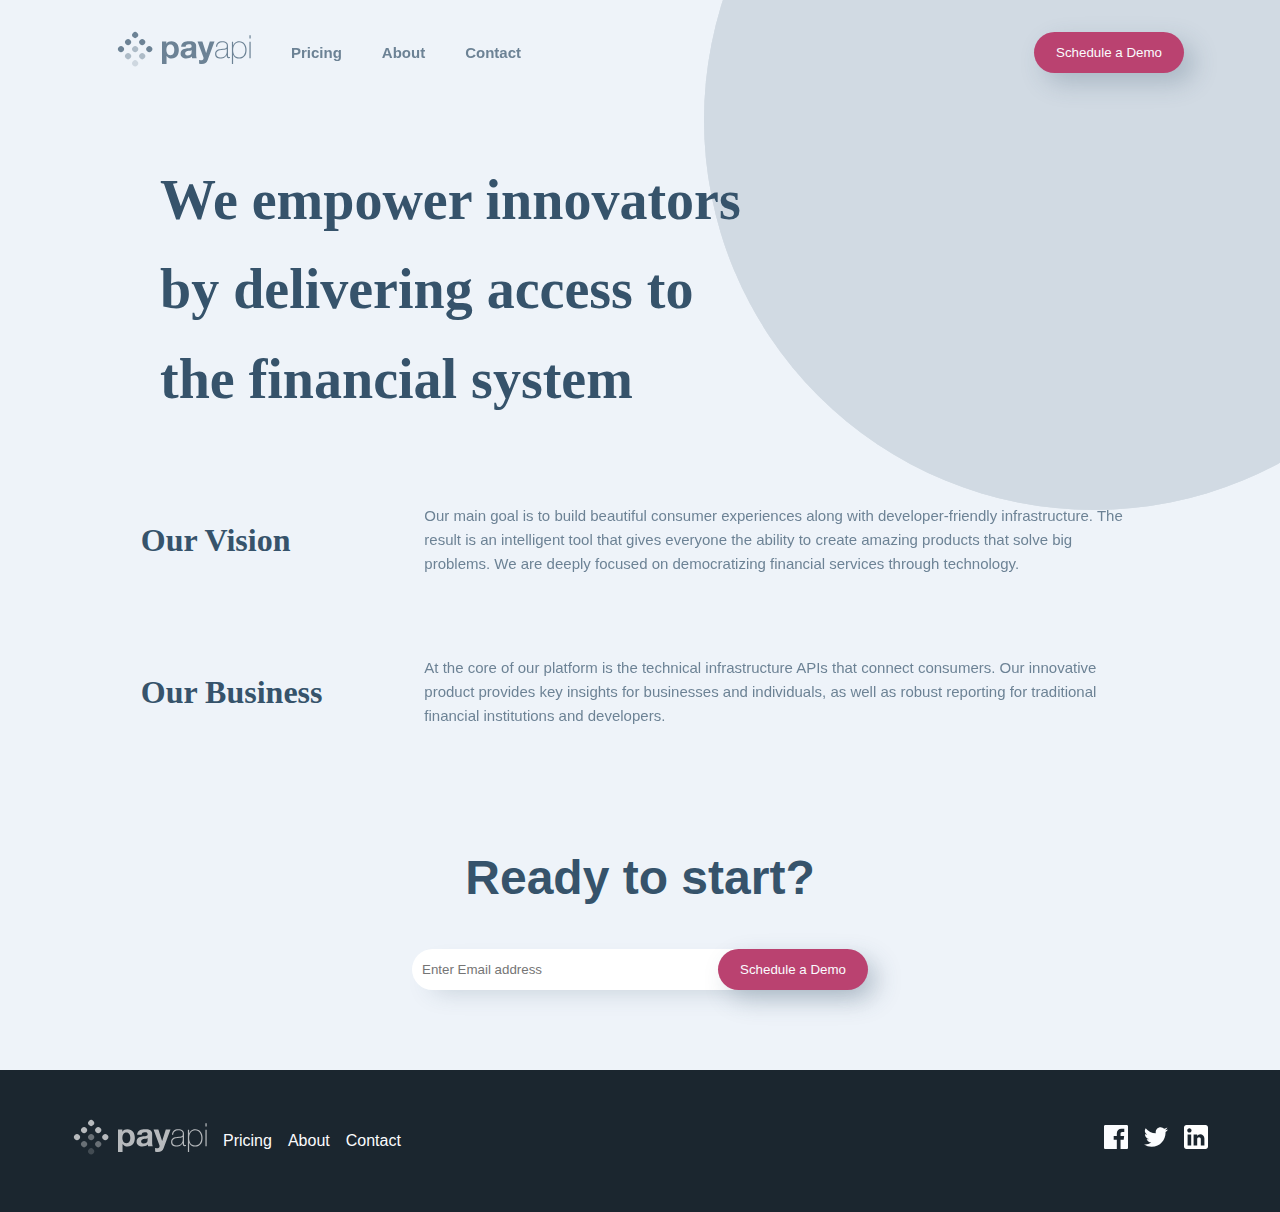
==== about.html @ c45c0f1f "about-text" ====
<!DOCTYPE html>
<html lang="en">
  <head>
    <meta charset="UTF-8" />
    <meta name="viewport" content="width=device-width, initial-scale=1.0" />

    <link
      rel="icon"
      type="image/png"
      sizes="32x32"
      href="./assets/favicon-32x32.png"
    />
    <link
      rel="icon"
      type="image/png"
      sizes="32x32"
      href="./img/about/payapi-favicon-32x32.png"
    />
    <link rel="stylesheet" href="./style.css" />

    <title>PayAPI | About</title>
  </head>

  <body>
       <!-- 

      Mobile Nav Button

     -->
    <div class="mobile-nav-logo">
      <img src="./img/desktop/logo.svg" alt="" />
    </div>
    <div class="mobile-nav-btn">
      <img src="./img/desktop/menu.svg" alt="" />
    </div>
    <header>
      <nav>
        <!-- Mobile Nav Menu -->
        <ul class="mobile-nav">
          <li class="close-menu">
            <img src="./img/desktop/close.svg" alt="" />
          </li>
          <li class="divider"></li>
          <li><a href="pricing.html">Pricing</a></li>
          <li><a href="#">About</a></li>
          <li><a href="#">Contact</a></li>
          <li class="mobile-demo-btn">
            <a href="#"> Schedule a Demo </a>
          </li>
        </ul>
        <ul class="nav-menu">
          <li>
            <a href="#">
              <img src="./img/desktop/logo.svg" alt="" />
            </a>
          </li>
          <li><a href="pricing.html">Pricing</a></li>
          <li><a href="#">About</a></li>
          <li><a href="#">Contact</a></li>
        </ul>
        <div class="demo-btn">
          <button>Schedule a Demo</button>
        </div>
      </nav>

      <section id="about-heading">
        <h1 class="about-heading">
          We empower innovators
          by delivering access to the financial system
        </h1>
      </section>

      <section id="about-text">
        <div class="our-vision">
          <h2 class="vision-heading">Our Vision</h2>
          <p class="about-text">
            Our main goal is to build beautiful consumer experiences along with developer-friendly infrastructure. The result is an intelligent tool that gives everyone the ability to create amazing products that solve big problems. We are deeply focused on democratizing financial services through technology. 
          </p>
        </div>
        <div class="our-vision">
          <h2 class="vision-heading">Our Business</h2>
          <p class="about-text">
            At the core of our platform is the technical infrastructure APIs that connect consumers. Our innovative product provides key insights for businesses and individuals, as well as robust reporting for traditional financial institutions and developers. 
          </p>
        </div>
      </section>

      <section id="ready-to-start">
      <h2>Ready to start?</h2>
      <form class="ready-to-start-form">
        <input
          class="ready-to-start-input"
          type="email"
          placeholder="Enter Email address"
        />
        <button class="ready-to-start-btn">Schedule a Demo</button>
      </form>
    </section>

    <footer>
      <ul class="footer-nav">
        <li>
          <a href="#"
            ><img class="footer-logo" src="./img/desktop/logo.svg" alt=""
          /></a>
        </li>
        <li><a href="#">Pricing</a></li>
        <li><a href="#">About</a></li>
        <li><a href="#">Contact</a></li>
      </ul>
      <ul class="social-icons">
        <li>
          <a href="#"><img src="./img/desktop/facebook.svg" alt="" /></a>
        </li>
        <li>
          <a href="#"><img src="./img/desktop/twitter.svg" alt="" /></a>
        </li>
        <li>
          <a href="#"><img src="./img/desktop/linkedin.svg" alt="" /></a>
        </li>
      </ul>
    </footer>
    <script src="./validate.js"></script>
  </body>
</html>
---- style.css ----
/* 

Fonts: 

font-family: 'DM Serif Display', serif;
font-family: 'Public Sans', sans-serif;
*/

* {
  padding: 0;
  margin: 0;
  box-sizing: border-box;
  line-height: 1.6;
  font-family: "Public Sans", sans-serif;
}

body {
  background-color: #eef3f9;
}

.mobile-nav-logo {
  display: none;
}

.mobile-nav-btn {
  display: none;
}

.mobile-nav {
  display: none;
}

.container {
  width: 90%;
  max-width: 1440px;
  margin: auto;
}

li {
  list-style-type: none;
}

a {
  text-decoration: none;
  color: black;
}

p {
  font-size: 15px;
  opacity: 0.7;
  color: #36536b;
}

.page-heading {
  font-family: "DM Serif Display", serif;
  font-size: 56px;
  color: #36536b;
  margin-top: 5rem;
  padding-left: 11.5rem;
}

.bold {
  font-weight: 700;
}

.p-right {
  padding-right: 5rem;
}

/* 







Header






*/

header {
  margin: 0 auto;
  background-image: url(./img/desktop/bg-pattern-circle.svg);
  background-repeat: no-repeat;
  background-position: 55vw -30vh;
  width: 100%;
}

header nav {
  display: flex;
  align-items: center;
  justify-content: space-between;
  padding-top: 30px;
  width: 85%;
  margin: auto;
}

header nav ul {
  display: flex;
  align-items: center;
  justify-content: space-between;
}

header nav ul li a {
  padding: 20px;
  color: #36536b;
  font-size: 15px;
  font-weight: 700;
  opacity: 0.7;
  transition: opacity 0.3s ease-in-out;
}
header nav ul li a:hover {
  opacity: 1;
}

.demo-btn button {
  border: none;
  background: #ba4270;
  color: #fbfcfe;
  padding: 10px;
  width: 150px;
  border-radius: 24px;
  box-shadow: 10px 10px 25px rgba(54, 83, 107, 0.25);
}

.demo-btn button:hover {
  opacity: 0.9;
  cursor: pointer;
}

#header-showcase {
  margin-top: 2rem;
  display: flex;
  align-items: center;
  justify-content: center;
  width: 85%;
  margin: auto;
}

#header-showcase .header-showcase-text {
  color: #36536b;
  font-weight: 400;
  font-size: 72px;
  font-family: "DM Serif Display", serif;
  line-height: 72px;
  width: 80%;
}

#header-showcase .header-showcase-text h1 {
  color: #36536b;
  font-weight: 400;
  font-size: 72px;
  font-family: "DM Serif Display", serif;
  line-height: 72px;
  width: 80%;
}

#header-showcase .header-showcase-text form {
  margin-top: 0.5rem;
  display: inline-block;
}

*:focus {
  outline: none;
}

#header-showcase .header-showcase-text form input {
  border: none;
  border-radius: 24px;
  padding: 10px;
  width: 400px;
  box-shadow: 10px 10px 25px -10px rgba(54, 83, 107, 0.25);
}

#header-showcase .header-showcase-text p {
  font-size: 15px;
  opacity: 0.7;
  color: #36536b;
  margin-top: 0rem;
  padding-left: 1rem;
}
#header-showcase .header-showcase-text p a {
  font-size: 15px;
  font-weight: 700;
  color: #36536b;
}

#header-showcase .header-showcase-text form button {
  border: none;
  background: #ba4270;
  color: #fbfcfe;
  padding: 10px;
  width: 150px;
  border-radius: 24px;
  box-shadow: 10px 10px 25px rgba(54, 83, 107, 0.25);
  margin-left: -9rem;
}
#header-showcase .header-showcase-text form button:hover {
  opacity: 0.9;
  cursor: pointer;
}

/* 







Who We Work With






*/

#who-we-work-with {
  margin-top: 2rem;
  background-color: #1b262f;
  height: 450px;
  background-image: url(./img/desktop/bg-pattern-circle.svg);
  background-repeat: no-repeat;
  background-position: -8vw -43vh;
}

#who-we-work-with .work-with-content-container {
  display: flex;
  align-items: center;
  justify-content: center;
  width: 85%;
  margin-left: auto;
  margin-right: auto;
  padding-top: 5rem;
}

#who-we-work-with .work-with-content-container .who-we-work-with-text {
  width: 50%;
}
#who-we-work-with .work-with-content-container .who-we-work-with-text h2 {
  font-family: "DM Serif Display", serif;
  color: #fbfcfe;
  font-size: 48px;
  padding-bottom: 1.5rem;
}
#who-we-work-with .work-with-content-container .who-we-work-with-text p {
  font-family: "Public Sans", sans-serif;
  color: #fbfcfe;
  font-size: 15px;
  line-height: 28px;
  opacity: 0.7;
  width: 70%;
}

#who-we-work-with
  .work-with-content-container
  .who-we-work-with-text
  .about-us-btn-container {
  margin-top: 3rem;
}
#who-we-work-with
  .work-with-content-container
  .who-we-work-with-text
  .about-us-btn {
  font-family: "Public Sans", sans-serif;
  color: #fbfcfe;
  font-size: 15px;
  border: 1px solid #fbfcfe;
  border-radius: 24px;
  background: #1b262f;
  padding: 15px 30px;
  transition: all 0.3s ease-in-out;
}

#who-we-work-with
  .work-with-content-container
  .who-we-work-with-text
  .about-us-btn:hover {
  background: #fbfcfe;
  color: #1b262f;
}

#who-we-work-with .work-with-content-container .who-we-work-with-companies {
  display: grid;
  grid-template-columns: repeat(3, 1fr);
  grid-gap: 40px;
}

.who-we-work-with-companies img {
  filter: invert(87%) sepia(27%) saturate(12%) hue-rotate(182deg)
    brightness(107%) contrast(100%);
}

/* 







Easy to Implement






*/

#easy-to-implement {
  width: 85%;
  display: flex;
  align-items: center;
  justify-content: center;
  margin-top: 5rem;
  margin-left: auto;
  margin-right: auto;
}

#easy-to-implement .easy-to-implement-text {
  margin-bottom: 4rem;
}

#easy-to-implement .easy-to-implement-text h2 {
  font-family: "DM Serif Display", serif;
  font-size: 48px;
  margin-bottom: 1rem;
  color: #36536b;
}

#easy-to-implement .easy-to-implement-text p {
  width: 70%;
}

/* 







Simple UI






*/

#simple-ui {
  background-image: url(./img/desktop/bg-pattern-circle.svg);
  background-repeat: no-repeat;
  background-position: 63vw 0vh;
}

#simple-ui .simple-ui-container {
  width: 85%;
  display: flex;
  align-items: center;
  justify-content: center;
  margin-left: auto;
  margin-right: auto;
  padding-left: 3rem;
}
#simple-ui .simple-ui-container .simple-ui-text h2 {
  font-family: "DM Serif Display", serif;
  font-size: 48px;
  margin-bottom: 1rem;
  color: #36536b;
}

/* 







Benefits






*/

#benefits {
  display: flex;
  align-items: center;
  justify-content: center;
  width: 85%;
  margin-top: 6rem;
  margin-left: auto;
  margin-right: auto;
}

.benefit {
  text-align: center;
  padding: 0 2rem;
}
.benefit img {
  margin-bottom: 1rem;
}
.benefit h3 {
  margin-bottom: 1rem;
  font-size: 18px;
  color: #36536b;
}

/* 







Ready to Start






*/

#ready-to-start {
  margin-top: 7rem;
  padding-bottom: 5rem;
}
#ready-to-start h2 {
  font-size: 48px;
  color: #36536b;
  text-align: center;
}

.ready-to-start-form {
  display: flex;
  align-items: center;
  justify-content: center;
  margin-top: 2rem;
}

.ready-to-start-input {
  border: none;
  border-radius: 24px;
  padding: 10px;
  width: 450px;
  box-shadow: 10px 10px 25px -10px rgba(54, 83, 107, 0.25);
}

.ready-to-start-btn {
  border: none;
  background: #ba4270;
  color: #fbfcfe;
  padding: 10px;
  width: 150px;
  border-radius: 24px;
  box-shadow: 10px 10px 25px rgba(54, 83, 107, 0.25);
  margin-left: -9rem;
}
.ready-to-start-btn:hover {
  cursor: pointer;
  opacity: 0.9;
}

/* 







Footer






*/

footer {
  width: 100%;
  background: #1b262f;
  padding: 3rem 4rem;
  display: flex;
  align-items: center;
  justify-content: space-between;
}
footer ul {
  display: flex;
  align-items: center;
  justify-content: space-between;
}
footer ul li a {
  padding: 0 8px;
  color: #fbfcfe;
  transition: opacity 0.3s ease-in-out;
}
footer ul li a:hover {
  opacity: 0.8;
}

.footer-logo {
  filter: invert(87%) sepia(27%) saturate(12%) hue-rotate(182deg)
    brightness(107%) contrast(100%);
}

/* 





Pricing Page




*/

#pricing {
  width: 85%;
  margin-top: 5rem;
  margin-left: auto;
  margin-right: auto;
  display: flex;
  align-items: center;
  justify-content: center;
  padding-left: 5rem;
}
#pricing .text-and-price h3 {
  font-family: "DM Serif Display", serif;
  color: #ba4270;
  font-size: 32px;
  padding-bottom: 0.8rem;
}
#pricing .text-and-price p {
  width: 85%;
  padding-bottom: 0.8rem;
}

.price {
  font-family: "DM Serif Display", serif;
  color: #36536b;
  font-size: 56px;
}

.feature {
  display: flex;
  align-items: center;
  justify-content: center;
}

.feature img {
  padding-right: 15px;
}

.feature p {
  margin-top: 10px;
}

.divider {
  border-bottom: 1px solid #6c8294;
  width: 250px;
  opacity: 0.9;
}

.request-access-btn-container {
  margin-top: 2rem;
  margin-left: 1rem;
}

.request-access-btn {
  border: 1px solid #36536b;
  font-weight: 700;
  padding: 12px;
  border-radius: 24px;
  color: #36536b;
  width: 150px;
  cursor: pointer;
  transition: all 0.3s ease-in-out;
}

.request-access-btn:hover {
  background: #36536b;
  color: #fbfcfe;
}

/* 







About Page






*/

.about-heading {
  font-family: "DM Serif Display", serif;
  font-size: 56px;
  color: #36536b;
  width: 60%;
  padding-left: 10rem;
  padding-top: 5rem;
}

#about-text {
  margin-top: 5rem;
  margin-left: auto;
  margin-right: auto;
  width: 78%;
}

.our-vision {
  display: flex;
  align-items: center;
  justify-content: space-between;
  margin-bottom: 5rem;
}

.vision-heading {
  font-size: 32px;
  font-family: "DM Serif Display", serif;
  color: #36536b;
}

.about-text {
  margin: auto;
  width: 70%;
  margin-right: 1rem;
}
/* 







Media Queries






*/

/* 







Tablet






*/

@media only screen and (max-width: 1024px) {
  header {
    background-image: none;
  }

  #header-showcase {
    margin-top: 2rem;
    flex-direction: column-reverse;
    justify-content: center;
  }

  #header-showcase .header-showcase-text {
    text-align: center;
    margin-top: -4rem;
  }

  #header-showcase .header-showcase-text h1 {
    font-size: 48px;
    width: 80%;
    text-align: center;
    margin: auto;
  }

  #header-showcase .header-showcase-text form {
    margin-top: 0rem;
  }

  #who-we-work-with {
    height: 630px;
    background-image: url(./img/desktop/bg-pattern-circle.svg);
    background-repeat: no-repeat;
    background-position: 11vw -72vh;
  }

  #who-we-work-with .work-with-content-container {
    flex-direction: column;
    flex-direction: column-reverse;
  }

  #who-we-work-with .work-with-content-container .who-we-work-with-text {
    width: 70%;
    text-align: center;
    margin-left: auto;
    margin-right: auto;
  }

  #who-we-work-with .work-with-content-container .who-we-work-with-text p {
    margin: auto;
  }

  #who-we-work-with .work-with-content-container .who-we-work-with-companies {
    margin-bottom: 3rem;
  }

  #easy-to-implement {
    flex-direction: column;
    margin-top: 3rem;
  }

  #easy-to-implement .implement-img {
    margin-left: 3rem;
  }

  #easy-to-implement .easy-to-implement-text {
    margin-left: auto;
    margin-right: auto;
    text-align: center;
    margin-bottom: 0rem;
    margin-top: -4rem;
  }

  #easy-to-implement .easy-to-implement-text h2 {
    font-family: "DM Serif Display", serif;
    font-size: 48px;
    margin-bottom: 1rem;
    color: #36536b;
  }

  #easy-to-implement .easy-to-implement-text p {
    width: 65%;
    margin-left: auto;
    margin-right: auto;
  }

  #simple-ui {
    background-image: none;
    margin-top: 4rem;
  }

  #simple-ui .simple-ui-container {
    padding-left: 3rem;
    flex-direction: column-reverse;
  }
  #simple-ui .simple-ui-container .simple-ui-text {
    text-align: center;
  }

  #simple-ui .simple-ui-container .simple-ui-text h2 {
    font-family: "DM Serif Display", serif;
    font-size: 48px;
    margin-bottom: 1rem;
    color: #36536b;
  }

  #simple-ui .simple-ui-container .simple-ui-text p {
    margin: 0 auto;
    width: 65%;
  }

  #pricing {
    padding-left: 3rem;
  }

  .page-heading {
    text-align: center;
    padding-left: 0;
  }

  .about-heading {
    width: 80%;
    padding-left: 0rem;
    margin: auto;
    text-align: center;
  }
}

/* 







Smartphone Landscape






*/

@media only screen and (max-width: 968px) {
  header {
    background-image: none;
  }

  header nav {
    width: 90%;
  }

  #header-showcase {
    margin-top: 2rem;
    flex-direction: column-reverse;
    justify-content: center;
  }

  #header-showcase .header-showcase-text {
    text-align: center;
    margin-top: -4rem;
  }

  #header-showcase .header-showcase-text h1 {
    font-size: 48px;
    width: 100%;
    text-align: center;
    margin: auto;
  }

  #header-showcase .header-showcase-text form {
    margin-top: 0rem;
  }

  .demo-btn button {
    width: 150px;
  }
  #who-we-work-with .work-with-content-container .who-we-work-with-text {
    width: 80%;
  }

  #who-we-work-with {
    height: 700px;
    background-image: url(./img/desktop/bg-pattern-circle.svg);
    background-repeat: no-repeat;
    background-position: -2vw -53vh;
  }

  #simple-ui {
    background-image: none;
    margin-top: 4rem;
  }

  #simple-ui .simple-ui-container {
    padding-left: 3rem;
    flex-direction: column-reverse;
  }
  #simple-ui .simple-ui-container .simple-ui-text {
    text-align: center;
    margin-top: -3rem;
    margin-left: auto;
    margin-right: auto;
    padding-right: 3rem;
  }

  #simple-ui .simple-ui-container .simple-ui-text p {
    margin: 0 auto;
    width: 85%;
  }

  .simple-ui-img img {
    width: 100%;
  }

  #benefits {
    flex-direction: column;
    width: 85%;
    margin-top: 5rem;
    margin-left: auto;
    margin-right: auto;
  }

  .benefit {
    text-align: center;
    padding: 0 2rem;
    margin-top: 3rem;
  }

  .benefit p {
    margin: auto;
    width: 70%;
  }
  footer {
    padding: 3rem 4rem;

    justify-content: center;
  }
  footer ul {
    justify-content: center;
  }
  footer ul li a {
    padding: 0 10px;
  }

  #pricing {
    width: 100%;
    margin-top: 2rem;
    margin-left: auto;
    margin-right: auto;
    display: flex;
    align-items: center;
    justify-content: center;
    flex-direction: column;
    padding-left: 0rem;
  }
  #pricing .text-and-price h3 {
    text-align: center;
  }
  #pricing .text-and-price p {
    text-align: center;
    margin: auto;
  }

  .price {
    text-align: center;
    margin-bottom: 1rem;
  }

  .plan-features {
    margin-top: 2rem;
  }

  .feature {
    display: flex;
    align-items: center;
    justify-content: center;
  }

  .feature img {
    padding-right: 15px;
  }

  .feature p {
    margin-top: 10px;
  }

  .divider {
    margin: auto;
  }

  .request-access-btn-container {
    text-align: center;
    margin-top: 3rem;
    margin-bottom: 3rem;
    margin-left: 0rem;
  }

  .about-heading {
    font-family: "DM Serif Display", serif;
    font-size: 24px;
    color: #36536b;
    width: 60%;
    padding-left: 0rem;
    padding-top: 5rem;
    text-align: center;
  }

  #about-text {
    margin-top: 5rem;
    margin-left: 0;
    margin-right: 0;
    width: 90%;
    text-align: center;
  }

  .our-vision {
    display: flex;
    align-items: center;
    justify-content: space-between;
    margin-bottom: 5rem;
    flex-direction: column;
  }

  .vision-heading {
    font-size: 32px;
    font-family: "DM Serif Display", serif;
    color: #36536b;
    margin-bottom: 1rem;
  }

  .about-text {
    margin: auto;
    width: 90%;
    margin-right: 0rem;
  }
}
/* 







Smartphone Portrait






*/

@media only screen and (max-width: 600px) {
  .mobile-nav-logo {
    display: block;
    position: absolute;
    top: 30px;
    left: 20px;
  }

  .mobile-nav-btn {
    display: block;
    cursor: pointer;
    position: absolute;
    top: 30px;
    right: 20px;
  }

  .mobile-nav {
    display: block;
    position: absolute;
    top: 0px;
    right: 0px;
    background: #1b262f;
    color: #fbfcfe;
    width: 100%;
    text-align: center;
    height: 100vh;
    transform: translateX(-1000px);
    transition: all 0.8s ease-in-out;
  }

  .mobile-nav.show {
    transform: translateX(-20px);
  }

  .close-menu {
    position: absolute;
    top: 20px;
    right: 30px;
    cursor: pointer;
  }

  .divider {
    border-bottom: 1px solid #6c8294;
    width: 80%;
    margin: 0 auto;
    padding-top: 4.5rem;
  }

  .mobile-nav li {
    margin-top: 2rem;
  }

  .mobile-nav li a {
    color: #fff;
    font-size: 20px;
  }

  .mobile-demo-btn a {
    background: #da6d97;
    padding: 15px 30px;
    color: white;
    border-radius: 24px;
    cursor: pointer;
  }

  .nav-menu img {
    display: none;
  }

  header nav ul {
    display: none;
  }

  .demo-btn button {
    display: none;
  }

  header {
    background-image: url(./img/desktop/bg-pattern-circle.svg);
    background-repeat: no-repeat;
    background-position: -58vw -65vh;
  }

  #header-showcase {
    margin-top: 2rem;
    flex-direction: column-reverse;
    justify-content: center;
  }

  #header-showcase .header-showcase-text {
    text-align: center;
    margin-top: -4rem;
  }

  #header-showcase .header-showcase-text h1 {
    font-size: 32px;
    width: 100%;
    text-align: center;
    margin: auto;
  }

  #header-showcase .header-showcase-text form {
    margin-top: -2rem;
    display: block;
  }

  #header-showcase .header-showcase-text form input {
    width: 100%;
  }

  #header-showcase .header-showcase-text p {
    font-size: 12px;
    margin-top: 10px;
    padding-left: 0rem;
  }
  #header-showcase .header-showcase-text p a {
    font-size: 12px;
  }

  #header-showcase .header-showcase-text form button {
    width: 100%;
    margin-left: auto;
    margin-right: auto;
    display: block;
  }

  .header-showcase-img img {
    margin-left: auto;
    margin-right: auto;
    width: 100%;
    padding-left: 2.4rem;
  }

  #who-we-work-with .work-with-content-container {
    width: 90%;
  }

  #who-we-work-with .work-with-content-container .who-we-work-with-text {
    width: 90%;
  }

  #who-we-work-with .work-with-content-container .who-we-work-with-text h2 {
    font-size: 32px;
  }
  #who-we-work-with .work-with-content-container .who-we-work-with-text p {
    width: 95%;
  }

  #who-we-work-with {
    height: 750px;
    background-image: url(./img/desktop/bg-pattern-circle.svg);
    background-repeat: no-repeat;
    background-position: -2vw -53vh;
  }

  #who-we-work-with .work-with-content-container .who-we-work-with-companies {
    display: grid;
    grid-template-columns: repeat(2, 1fr);
    grid-gap: 20px;
  }

  #easy-to-implement {
    width: 90%;
    margin-top: 3rem;
    flex-direction: column;
  }

  #easy-to-implement .implement-img {
    margin-left: 2.5rem;
    text-align: center;
  }

  #easy-to-implement .implement-img img {
    margin: auto;
    width: 100%;
  }

  #easy-to-implement .easy-to-implement-text {
    margin-top: -2rem;
  }

  #easy-to-implement .easy-to-implement-text h2 {
    font-size: 36px;
  }

  #easy-to-implement .easy-to-implement-text p {
    width: 100%;
  }

  #simple-ui {
    background-image: none;
  }

  #simple-ui .simple-ui-container {
    width: 85%;
    display: flex;
    align-items: center;
    justify-content: center;
    margin-left: auto;
    margin-right: auto;
    padding-left: 3rem;
  }
  #simple-ui .simple-ui-container .simple-ui-text h2 {
    font-size: 32px;
    margin-top: 2rem;
  }

  #simple-ui .simple-ui-container .simple-ui-text p {
    width: 100%;
  }

  #simple-ui .simple-ui-container .simple-ui-img {
    padding-right: 2rem;
  }

  #simple-ui .simple-ui-container .simple-ui-img img {
    width: 100%;
  }

  #benefits {
    flex-direction: column;
    width: 90%;
    margin-top: 3rem;
    margin-left: auto;
    margin-right: auto;
  }

  .benefit {
    text-align: center;
    padding: 0 2rem;
    margin-top: 3rem;
  }

  .benefit p {
    margin: auto;
    width: 100%;
  }

  #ready-to-start {
    margin-top: 7rem;
    padding-bottom: 5rem;
  }
  #ready-to-start h2 {
    font-size: 32px;
    color: #36536b;
    text-align: center;
  }

  .ready-to-start-form {
    display: flex;
    align-items: center;
    justify-content: center;
    margin-top: 2rem;
  }

  .ready-to-start-input {
    border: none;
    border-radius: 24px;
    padding: 10px;
    width: 90%;
    box-shadow: 10px 10px 25px -10px rgba(54, 83, 107, 0.25);
  }

  .ready-to-start-btn {
    border: none;
    background: #ba4270;
    color: #fbfcfe;
    padding: 10px;
    width: 150px;
    border-radius: 24px;
    box-shadow: 10px 10px 25px rgba(54, 83, 107, 0.25);
    margin-left: -9rem;
  }

  footer {
    width: 100%;
    background: #1b262f;
    padding: 3rem 4rem;
    flex-direction: column;
    justify-content: center;
  }
  footer ul {
    flex-direction: column;
    justify-content: center;
  }
  footer ul li {
    padding: 0 10px;
  }
  footer ul li a {
    padding: 0 8px;
    color: #fbfcfe;
    transition: opacity 0.3s ease-in-out;
  }
  #pricing {
    width: 100%;
    margin-top: 1rem;
    margin-left: auto;
    margin-right: auto;
    flex-direction: column;
    padding-left: 0rem;
  }
  #pricing .text-and-price h3 {
    text-align: center;
  }
  #pricing .text-and-price p {
    width: 85%;
    padding-bottom: 0.8rem;
    text-align: center;
    margin: auto;
  }

  .price {
    text-align: center;
    margin-bottom: -3rem;
  }

  .plan-features {
    margin-top: 2rem;
  }

  .feature {
    display: flex;
    align-items: center;
    justify-content: center;
  }

  .feature img {
    position: absolute;
    left: 90px;
  }

  .feature p {
    padding-top: 15px;
  }

  .divider {
    margin: auto;
  }

  .request-access-btn-container {
    margin-top: 2rem;
    margin-left: 0rem;
    margin-bottom: 2rem;
    text-align: center;
  }

  .request-access-btn {
    border: 1px solid #36536b;
    font-weight: 700;
    padding: 12px;
    border-radius: 24px;
    color: #36536b;
    width: 150px;
    cursor: pointer;
    transition: all 0.3s ease-in-out;
  }

  .request-access-btn:hover {
    background: #36536b;
    color: #fbfcfe;
  }

  .about-heading {
    width: 80%;
    font-size: 32px;
  }
}
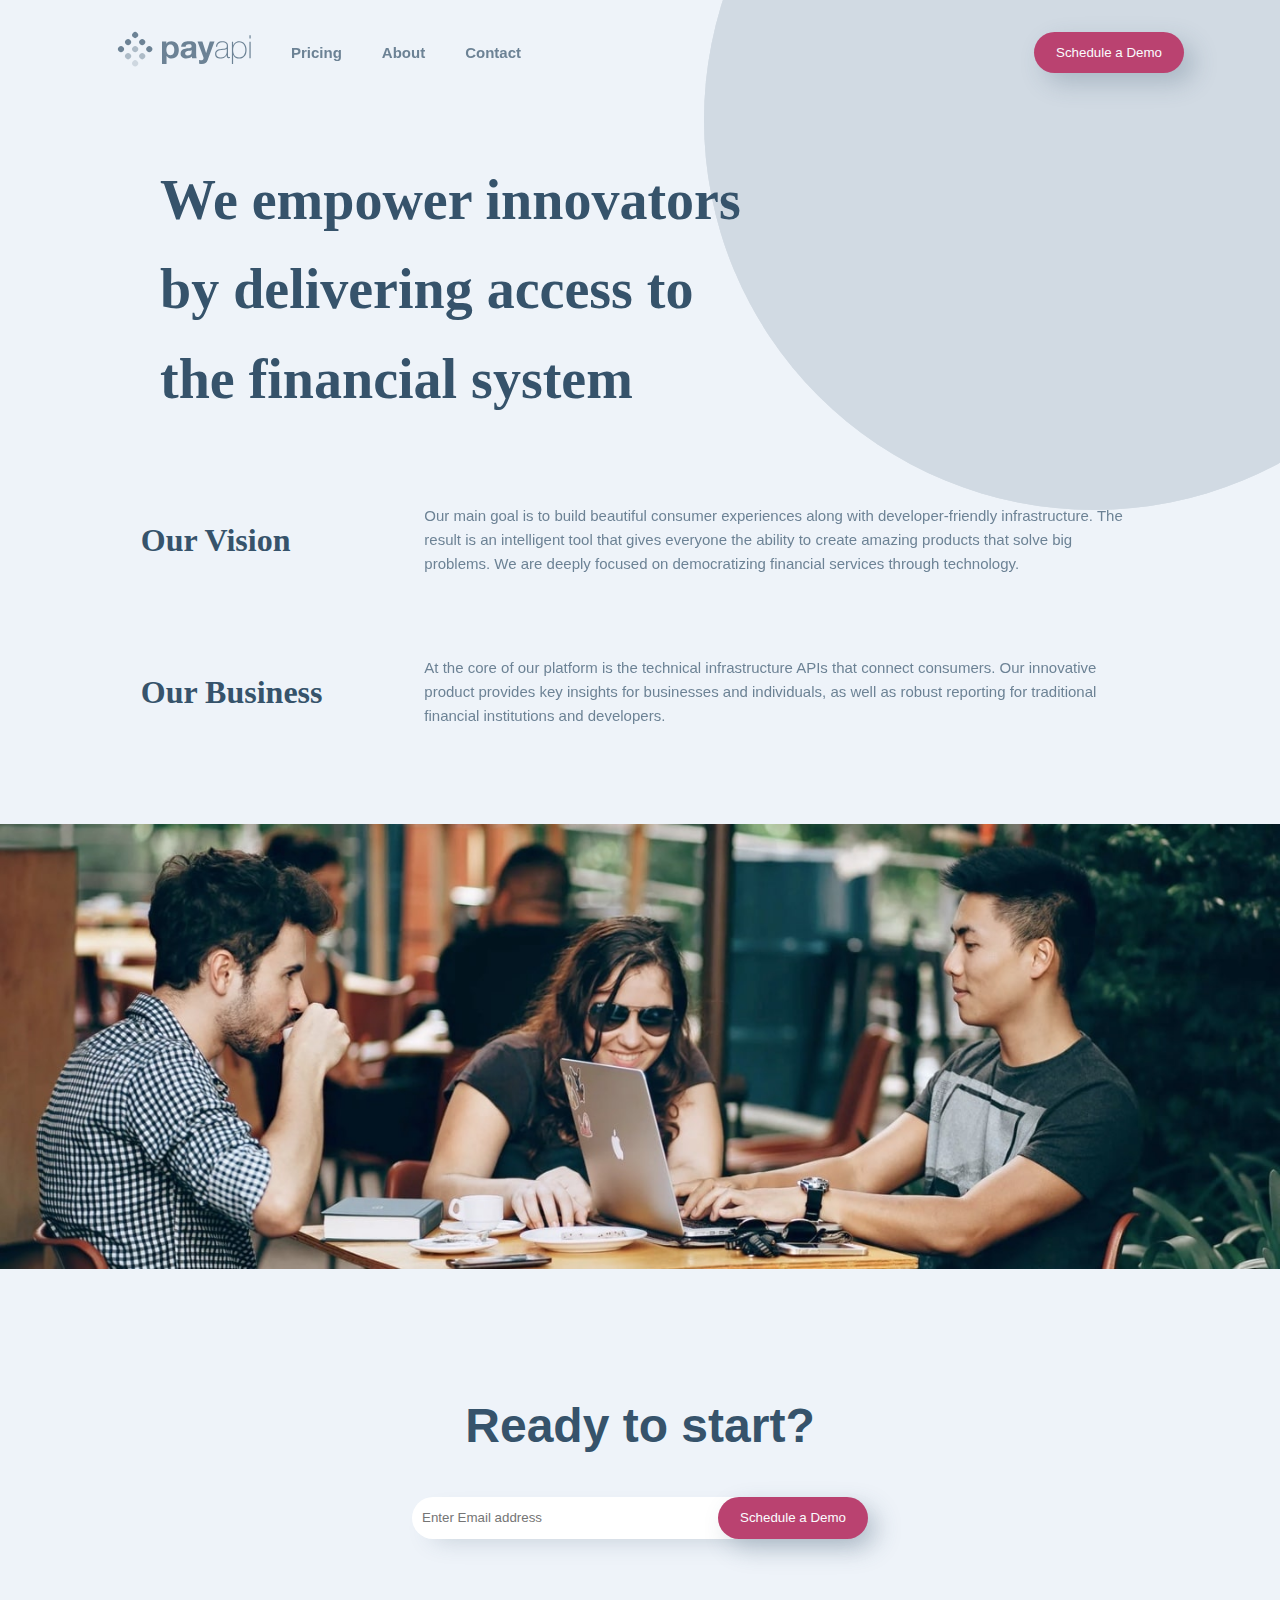
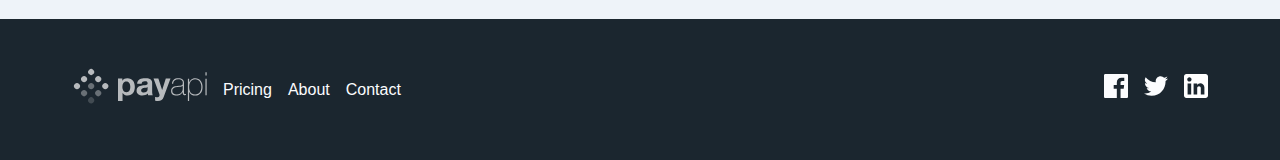
==== commit 510b5c8c: "about banner" ====
--- a/about.html
+++ b/about.html
@@ -28,7 +28,9 @@
 
      -->
     <div class="mobile-nav-logo">
-      <img src="./img/desktop/logo.svg" alt="" />
+      <a href="index.html">
+        <img src="./img/desktop/logo.svg" alt="" />
+      </a>
     </div>
     <div class="mobile-nav-btn">
       <img src="./img/desktop/menu.svg" alt="" />
@@ -42,24 +44,26 @@
           </li>
           <li class="divider"></li>
           <li><a href="pricing.html">Pricing</a></li>
-          <li><a href="#">About</a></li>
-          <li><a href="#">Contact</a></li>
+          <li><a href="about.html">About</a></li>
+          <li><a href="contact.html">Contact</a></li>
           <li class="mobile-demo-btn">
-            <a href="#"> Schedule a Demo </a>
+            <a href="contact.html"> Schedule a Demo </a>
           </li>
         </ul>
         <ul class="nav-menu">
           <li>
-            <a href="#">
+            <a href="index.html">
               <img src="./img/desktop/logo.svg" alt="" />
             </a>
           </li>
           <li><a href="pricing.html">Pricing</a></li>
-          <li><a href="#">About</a></li>
-          <li><a href="#">Contact</a></li>
+          <li><a href="about.html">About</a></li>
+          <li><a href="contact.html">Contact</a></li>
         </ul>
         <div class="demo-btn">
-          <button>Schedule a Demo</button>
+          <a href="contact.html">
+            <button>Schedule a Demo</button>
+          </a>
         </div>
       </nav>
 
@@ -85,6 +89,11 @@
         </div>
       </section>
 
+
+      <section id="about-banner">
+        <img src="./img/about/image-team-members.jpg" alt="">
+      </section>
+
       <section id="ready-to-start">
       <h2>Ready to start?</h2>
       <form class="ready-to-start-form">
@@ -100,23 +109,29 @@
     <footer>
       <ul class="footer-nav">
         <li>
-          <a href="#"
+          <a href="index.html"
             ><img class="footer-logo" src="./img/desktop/logo.svg" alt=""
           /></a>
         </li>
-        <li><a href="#">Pricing</a></li>
-        <li><a href="#">About</a></li>
-        <li><a href="#">Contact</a></li>
+        <li><a href="pricing.html">Pricing</a></li>
+        <li><a href="about.html">About</a></li>
+        <li><a href="contact.html">Contact</a></li>
       </ul>
       <ul class="social-icons">
         <li>
-          <a href="#"><img src="./img/desktop/facebook.svg" alt="" /></a>
+          <a href="https://facebook.com" target="_blank"
+            ><img src="./img/desktop/facebook.svg" alt=""
+          /></a>
         </li>
         <li>
-          <a href="#"><img src="./img/desktop/twitter.svg" alt="" /></a>
+          <a href="https://twitter.com" target="_blank"
+            ><img src="./img/desktop/twitter.svg" alt=""
+          /></a>
         </li>
         <li>
-          <a href="#"><img src="./img/desktop/linkedin.svg" alt="" /></a>
+          <a href="https://linkedin.com" target="_blank"
+            ><img src="./img/desktop/linkedin.svg" alt=""
+          /></a>
         </li>
       </ul>
     </footer>
--- a/style.css
+++ b/style.css
@@ -653,6 +653,14 @@
   width: 70%;
   margin-right: 1rem;
 }
+
+#about-banner {
+  margin-top: 6rem;
+}
+#about-banner img {
+  width: 100%;
+  height: auto;
+}
 /* 
 
 
@@ -986,7 +994,7 @@
 
   .about-heading {
     font-family: "DM Serif Display", serif;
-    font-size: 24px;
+    font-size: 42px;
     color: #36536b;
     width: 60%;
     padding-left: 0rem;
@@ -1021,6 +1029,10 @@
     margin: auto;
     width: 90%;
     margin-right: 0rem;
+  }
+
+  #about-banner {
+    margin-top: 3rem;
   }
 }
 /* 
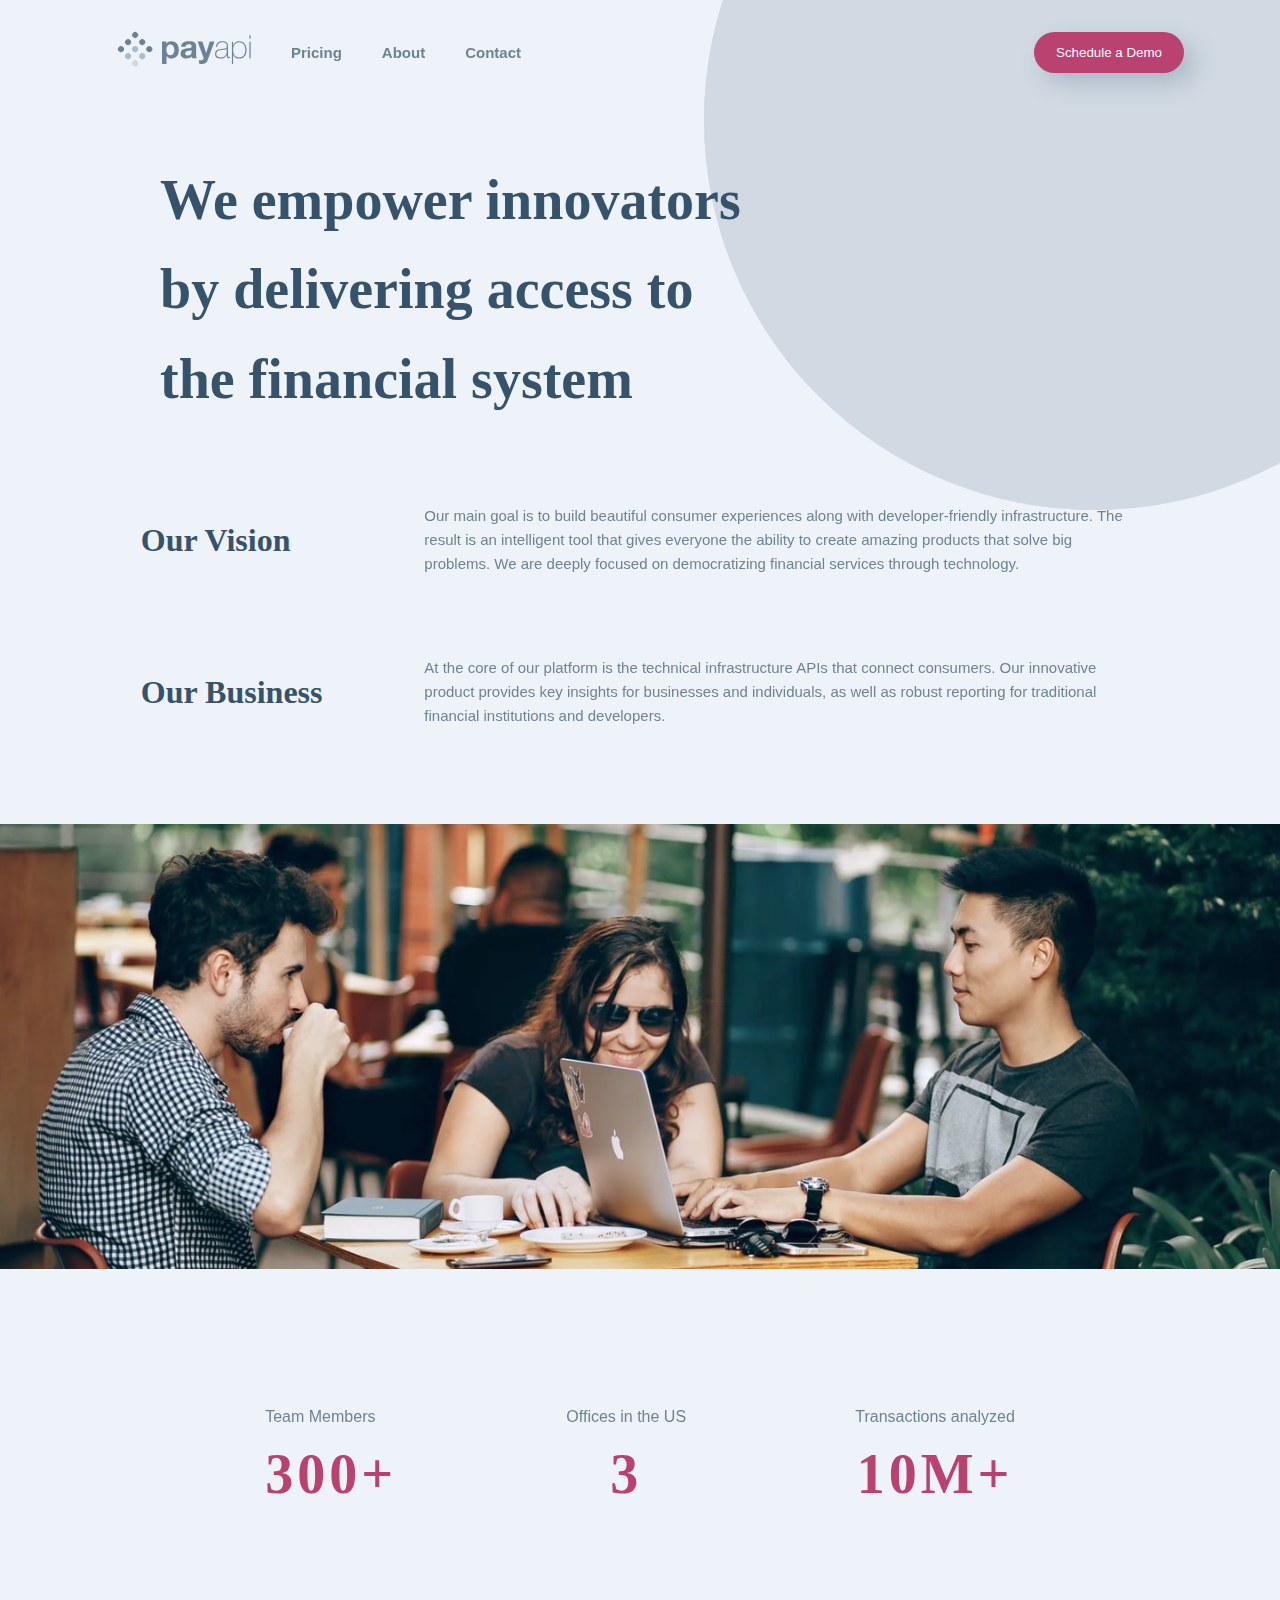
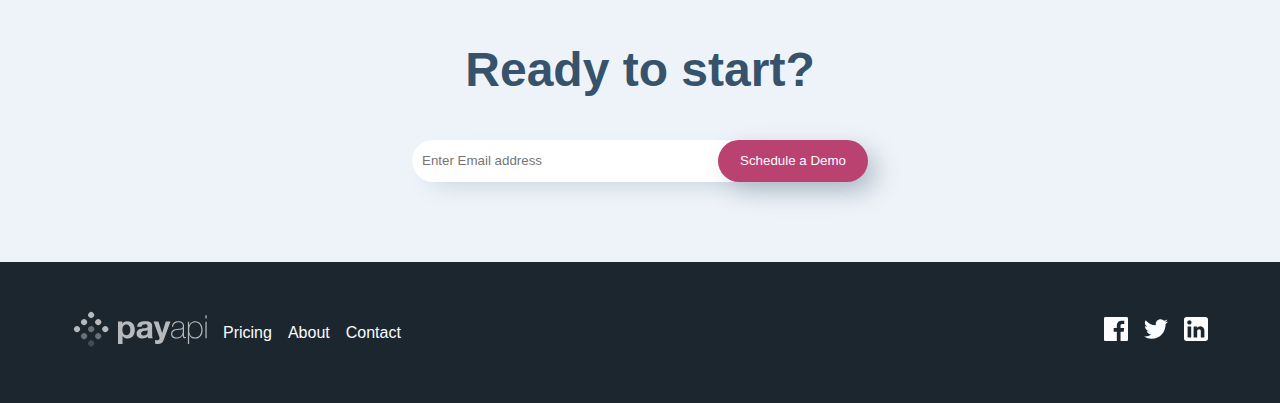
==== commit 5fdfe889: "about numbers" ====
--- a/about.html
+++ b/about.html
@@ -94,6 +94,21 @@
         <img src="./img/about/image-team-members.jpg" alt="">
       </section>
 
+      <section id="numbers">
+        <div class="number">
+          <p>Team Members</p>
+          <h3>300+</h3>
+        </div>
+        <div class="number">
+          <p>Offices in the US</p>
+          <h3>3</h3>
+        </div>
+        <div class="number">
+          <p>Transactions analyzed</p>
+          <h3>10M+</h3>
+        </div>
+      </section>
+
       <section id="ready-to-start">
       <h2>Ready to start?</h2>
       <form class="ready-to-start-form">
--- a/style.css
+++ b/style.css
@@ -661,6 +661,28 @@
   width: 100%;
   height: auto;
 }
+
+#numbers {
+  width: 85%;
+  margin-top: 8rem;
+  margin-left: auto;
+  margin-right: auto;
+  display: flex;
+  align-items: center;
+  justify-content: space-evenly;
+}
+
+.number p {
+  font-size: 16px;
+}
+
+.number h3 {
+  color: #ba4270;
+  font-size: 56px;
+  font-family: "DM Serif Display", serif;
+  letter-spacing: 4px;
+  text-align: center;
+}
 /* 
 
 
@@ -1418,4 +1440,19 @@
     width: 80%;
     font-size: 32px;
   }
-}
+
+  #numbers {
+    width: 100%;
+    margin-top: 5rem;
+    margin-left: auto;
+    margin-right: auto;
+    display: flex;
+    align-items: center;
+    justify-content: space-evenly;
+    flex-direction: column;
+  }
+
+  .number {
+    padding: 2rem 0;
+  }
+}
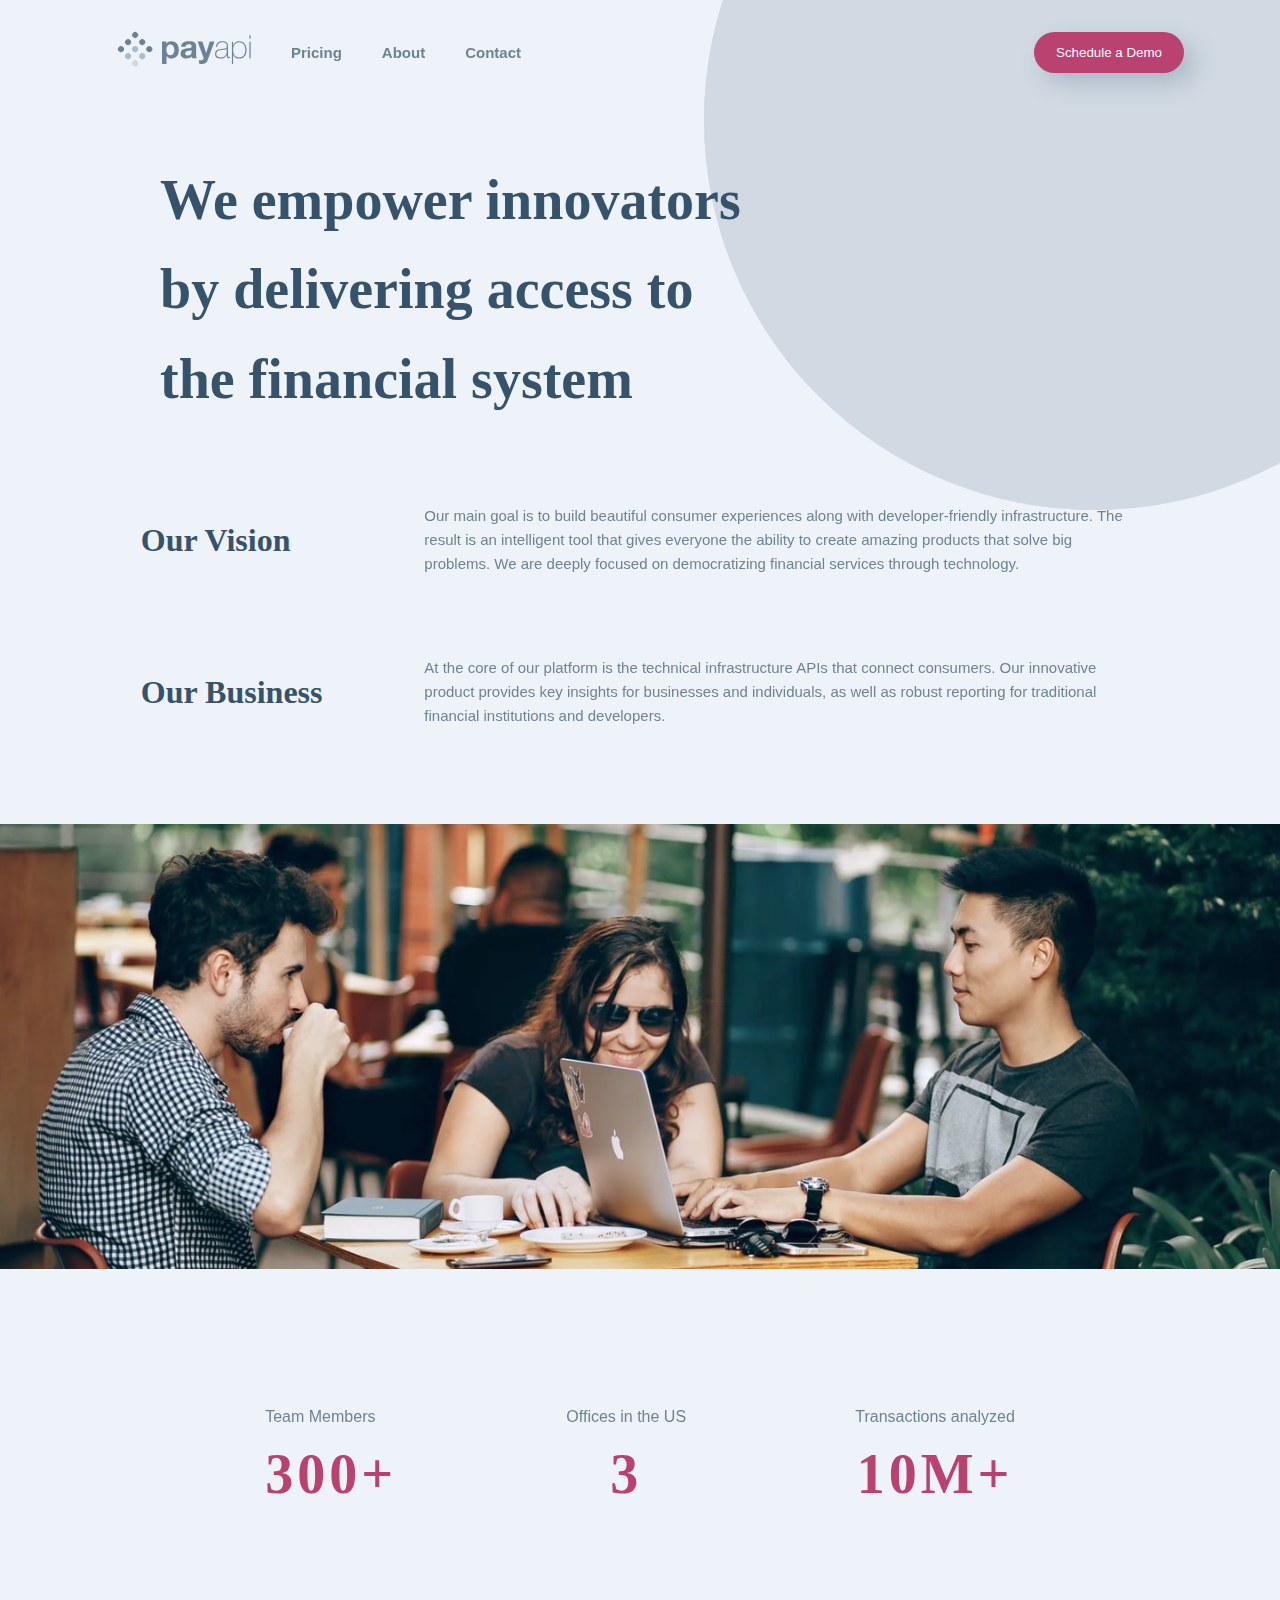
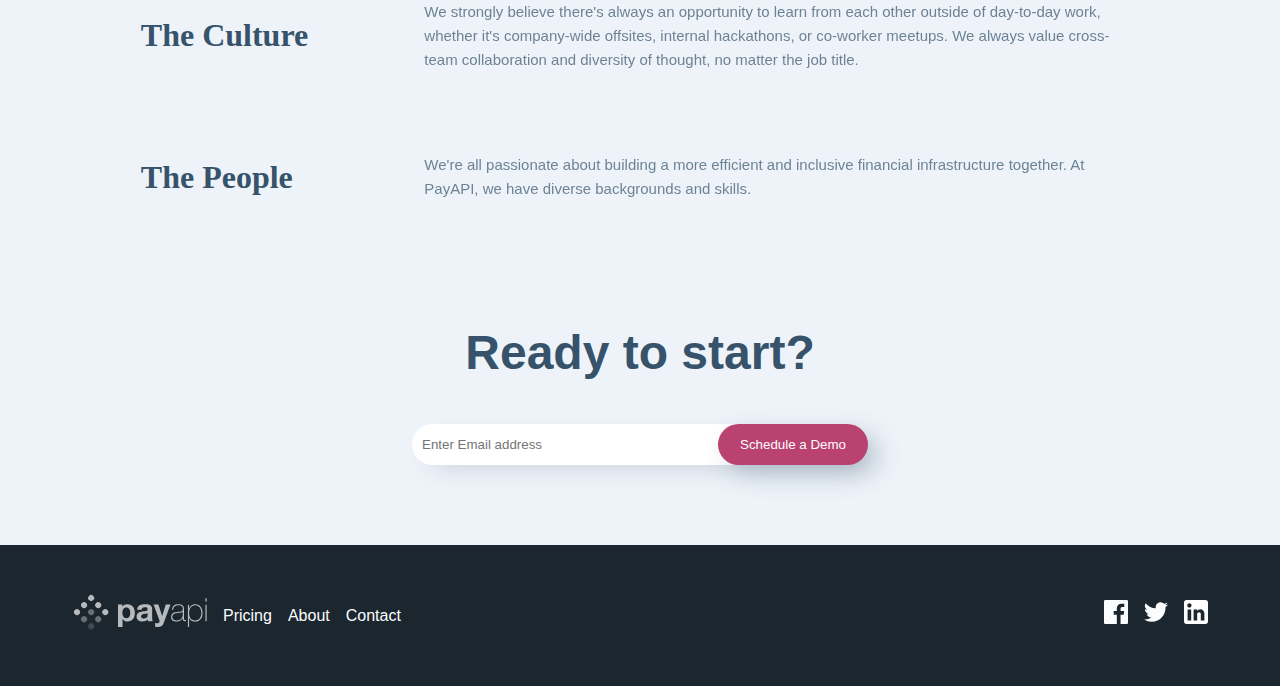
==== commit b01a0092: "about finished" ====
--- a/about.html
+++ b/about.html
@@ -109,6 +109,21 @@
         </div>
       </section>
 
+            <section id="about-text">
+        <div class="our-vision">
+          <h2 class="vision-heading">The Culture</h2>
+          <p class="about-text">
+          We strongly believe there's always an opportunity to learn from each other outside of day-to-day work, whether it's company-wide offsites, internal hackathons, or co-worker meetups. We always value cross-team collaboration and diversity of thought, no matter the job title.
+          </p>
+        </div>
+        <div class="our-vision">
+          <h2 class="vision-heading">The People</h2>
+          <p class="about-text">
+         We're all passionate about building a more efficient and inclusive financial infrastructure together. At PayAPI, we have diverse backgrounds and skills.
+          </p>
+        </div>
+      </section>
+
       <section id="ready-to-start">
       <h2>Ready to start?</h2>
       <form class="ready-to-start-form">
